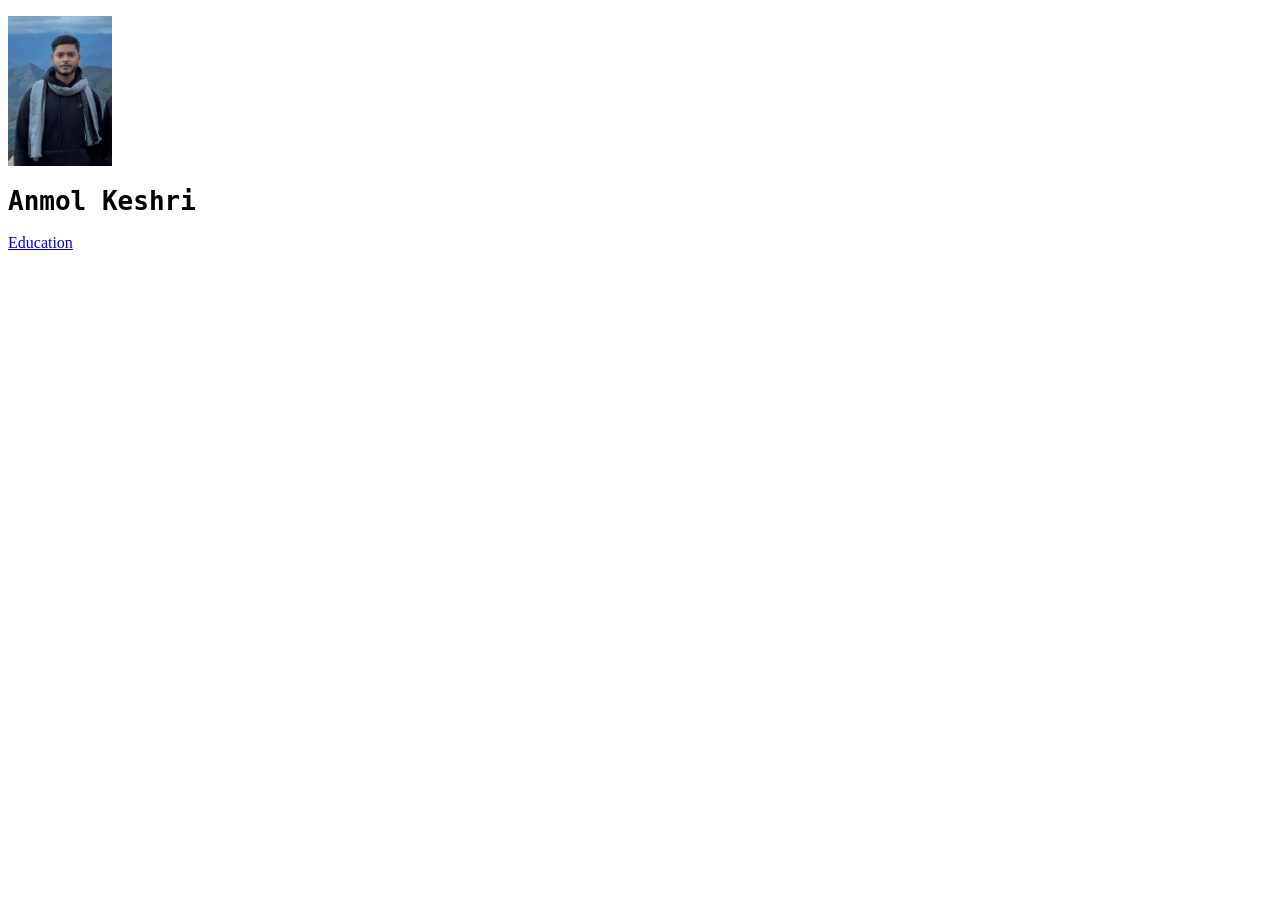
==== index.html @ 0b580210 "Initial commit" ====
<!DOCTYPE html>
<html>
    <head>
        <title> This is My first project</title>
    </head>
    <body>
        
        <p><pre><img src="/My photo.jpeg" height="150"><h1>Anmol Keshri</h1></pre></p>
        <a href="Education.html" >Education</a>
    </body>
</html>
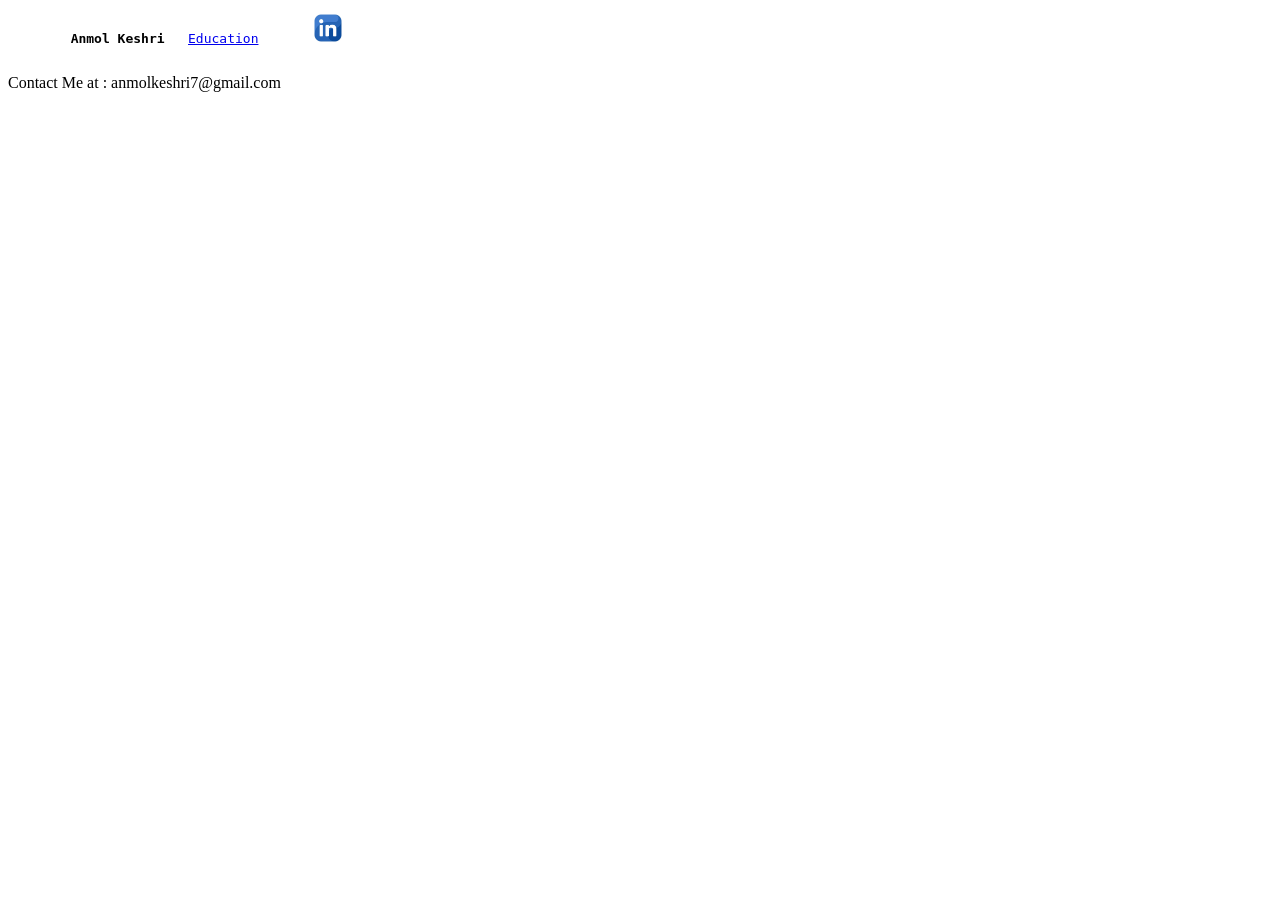
==== commit 4e3c2523: "Adding linkdin" ====
--- a/index.html
+++ b/index.html
@@ -4,8 +4,20 @@
         <title> This is My first project</title>
     </head>
     <body>
-        
-        <p><pre><img src="/My photo.jpeg" height="150"><h1>Anmol Keshri</h1></pre></p>
-        <a href="Education.html" >Education</a>
+        <header>
+            <pre>
+        <b>Anmol Keshri </b>  <a href="Education.html" >Education</a>       <a href="https://www.linkedin.com/in/anmol-keshri-799a07380?"><img src="lindin.webp" alt="Linkedin" height="30"/></a>
+            </pre>
+        </header>
+        <main>
+
+        </main>
+
+        <footer>
+            Contact Me at : anmolkeshri7@gmail.com
+        </footer>
+
+
+       
     </body>
 </html>
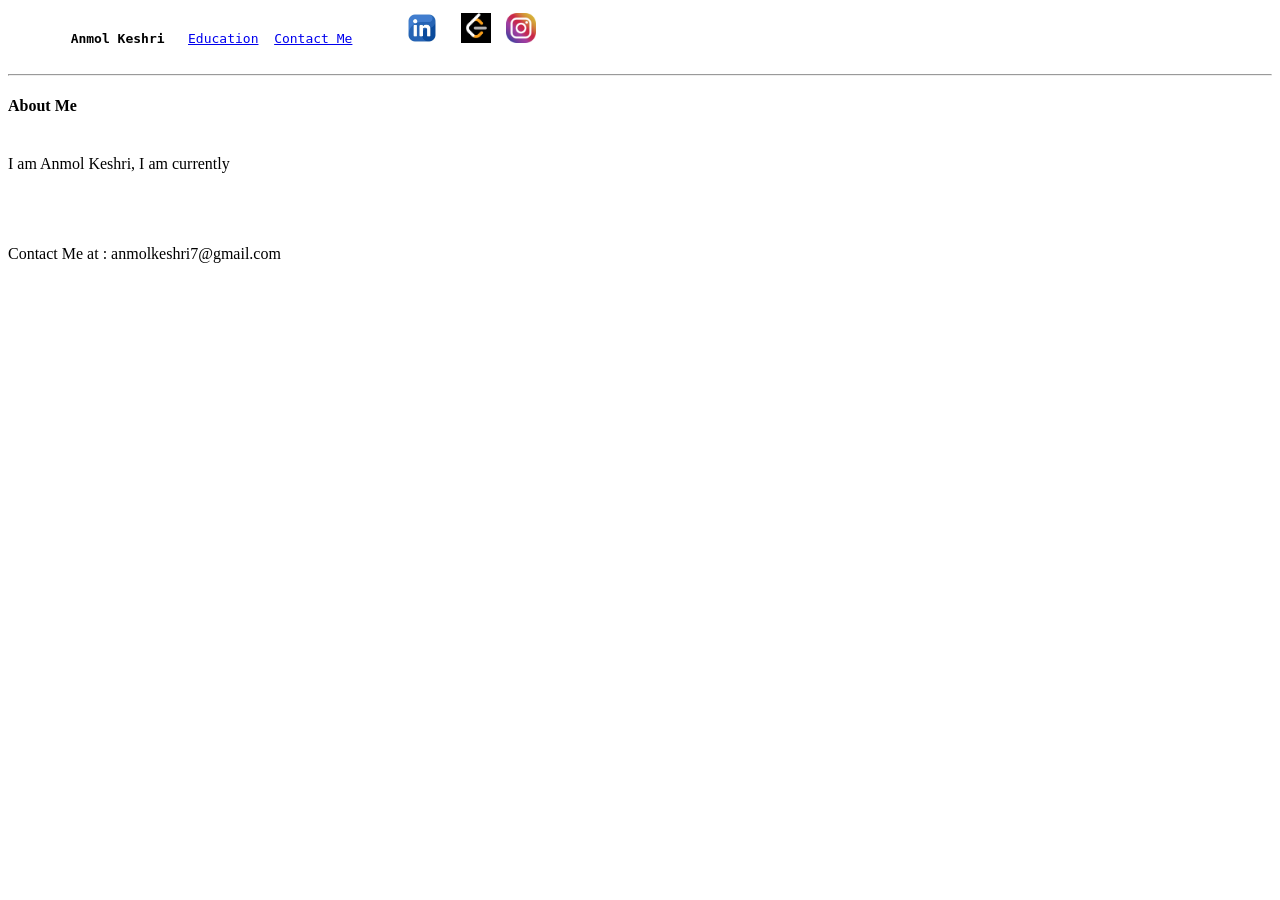
==== commit 276c99e0: "Detailing using html" ====
--- a/index.html
+++ b/index.html
@@ -6,13 +6,18 @@
     <body>
         <header>
             <pre>
-        <b>Anmol Keshri </b>  <a href="Education.html" >Education</a>       <a href="https://www.linkedin.com/in/anmol-keshri-799a07380?"><img src="lindin.webp" alt="Linkedin" height="30"/></a>
+        <b >Anmol Keshri </b>  <a href="Education.html" >Education</a>  <a href="Contact Me.html">Contact Me</a>       <a href="https://www.linkedin.com/in/anmol-keshri-799a07380?"><img src="lindin.webp" alt="Linkedin" height="30"/></a>   <a href="https://leetcode.com/u/anmolkeshri7/"><img src="leetcode.png" alt="Instagram" height="30"></a>  <a href="https://www.instagram.com/anmolkeshri17?igsh=NHZzdGx0YTdqcjFl"><img src="instagram.png" height="30"></a>
             </pre>
         </header>
+        <hr>
         <main>
-
+            <Section>
+                <h4>About Me</h4>
+                <br>
+                I am Anmol Keshri, I am currently 
+            </Section>
         </main>
-
+        <br><br><br><br>
         <footer>
             Contact Me at : anmolkeshri7@gmail.com
         </footer>
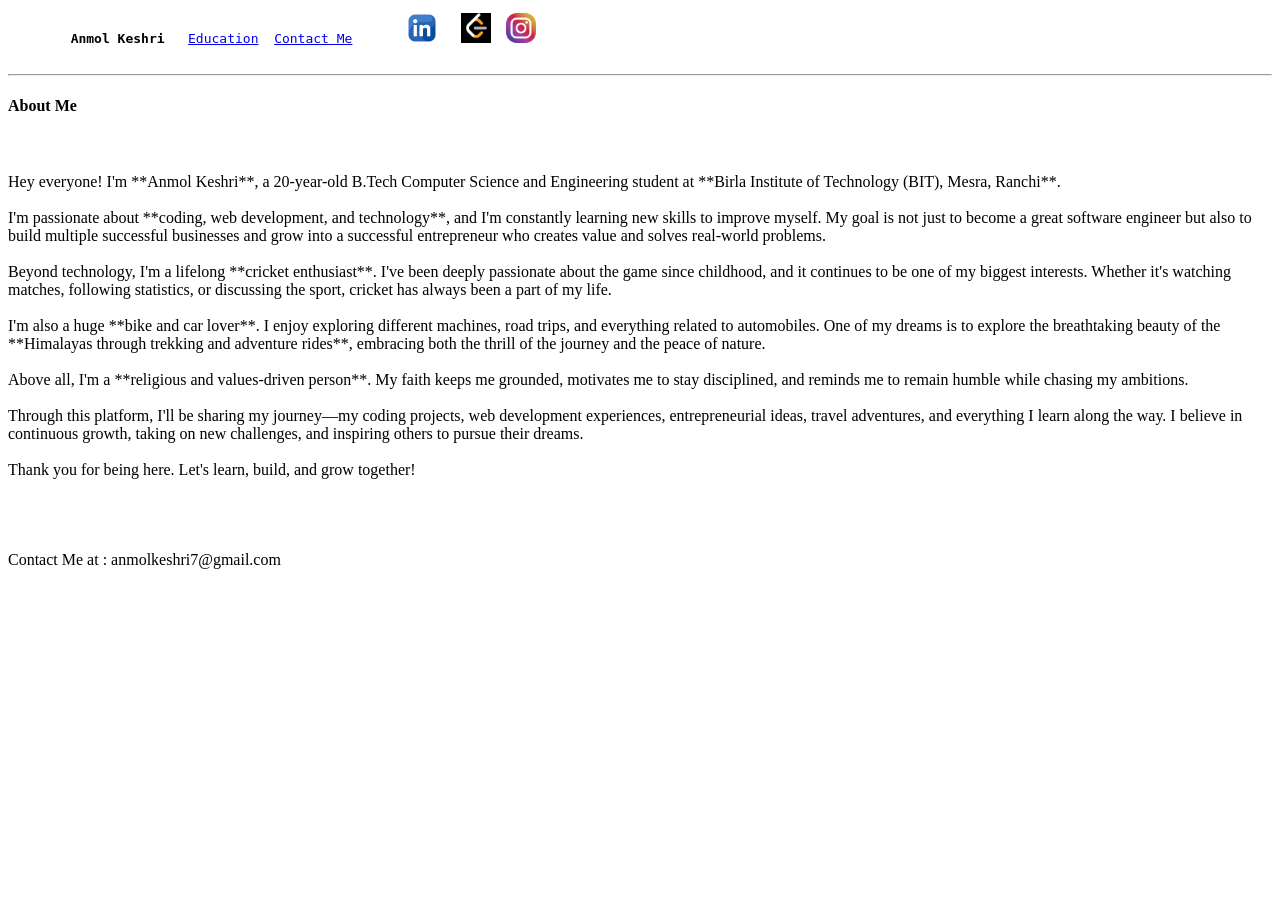
==== commit eaf394c7: "Contact me form" ====
--- a/index.html
+++ b/index.html
@@ -6,15 +6,30 @@
     <body>
         <header>
             <pre>
-        <b >Anmol Keshri </b>  <a href="Education.html" >Education</a>  <a href="Contact Me.html">Contact Me</a>       <a href="https://www.linkedin.com/in/anmol-keshri-799a07380?"><img src="lindin.webp" alt="Linkedin" height="30"/></a>   <a href="https://leetcode.com/u/anmolkeshri7/"><img src="leetcode.png" alt="Instagram" height="30"></a>  <a href="https://www.instagram.com/anmolkeshri17?igsh=NHZzdGx0YTdqcjFl"><img src="instagram.png" height="30"></a>
+        <b >Anmol Keshri </b>  <a href="Education.html" target="_main" >Education</a>  <a href="Contact Me.html"target="_main">Contact Me</a>       <a href="https://www.linkedin.com/in/anmol-keshri-799a07380?"><img src="lindin.webp" alt="Linkedin" height="30"/></a>   <a href="https://leetcode.com/u/anmolkeshri7/"><img src="leetcode.png" alt="Instagram" height="30"></a>  <a href="https://www.instagram.com/anmolkeshri17?igsh=NHZzdGx0YTdqcjFl"><img src="instagram.png" height="30"></a>
             </pre>
         </header>
         <hr>
         <main>
             <Section>
                 <h4>About Me</h4>
-                <br>
-                I am Anmol Keshri, I am currently 
+                <br><br>
+               
+
+Hey everyone! I'm **Anmol Keshri**, a 20-year-old B.Tech Computer Science and Engineering student at **Birla Institute of Technology (BIT), Mesra, Ranchi**.<br><br>
+
+I'm passionate about **coding, web development, and technology**, and I'm constantly learning new skills to improve myself. My goal is not just to become a great software engineer but also to build multiple successful businesses and grow into a successful entrepreneur who creates value and solves real-world problems.<br><br>
+
+Beyond technology, I'm a lifelong **cricket enthusiast**. I've been deeply passionate about the game since childhood, and it continues to be one of my biggest interests. Whether it's watching matches, following statistics, or discussing the sport, cricket has always been a part of my life.<br><br>
+
+I'm also a huge **bike and car lover**. I enjoy exploring different machines, road trips, and everything related to automobiles. One of my dreams is to explore the breathtaking beauty of the **Himalayas through trekking and adventure rides**, embracing both the thrill of the journey and the peace of nature.<br><br>
+
+Above all, I'm a **religious and values-driven person**. My faith keeps me grounded, motivates me to stay disciplined, and reminds me to remain humble while chasing my ambitions.<br><br>
+
+Through this platform, I'll be sharing my journey—my coding projects, web development experiences, entrepreneurial ideas, travel adventures, and everything I learn along the way. I believe in continuous growth, taking on new challenges, and inspiring others to pursue their dreams.<br><br>
+
+Thank you for being here. Let's learn, build, and grow together!<br>
+
             </Section>
         </main>
         <br><br><br><br>
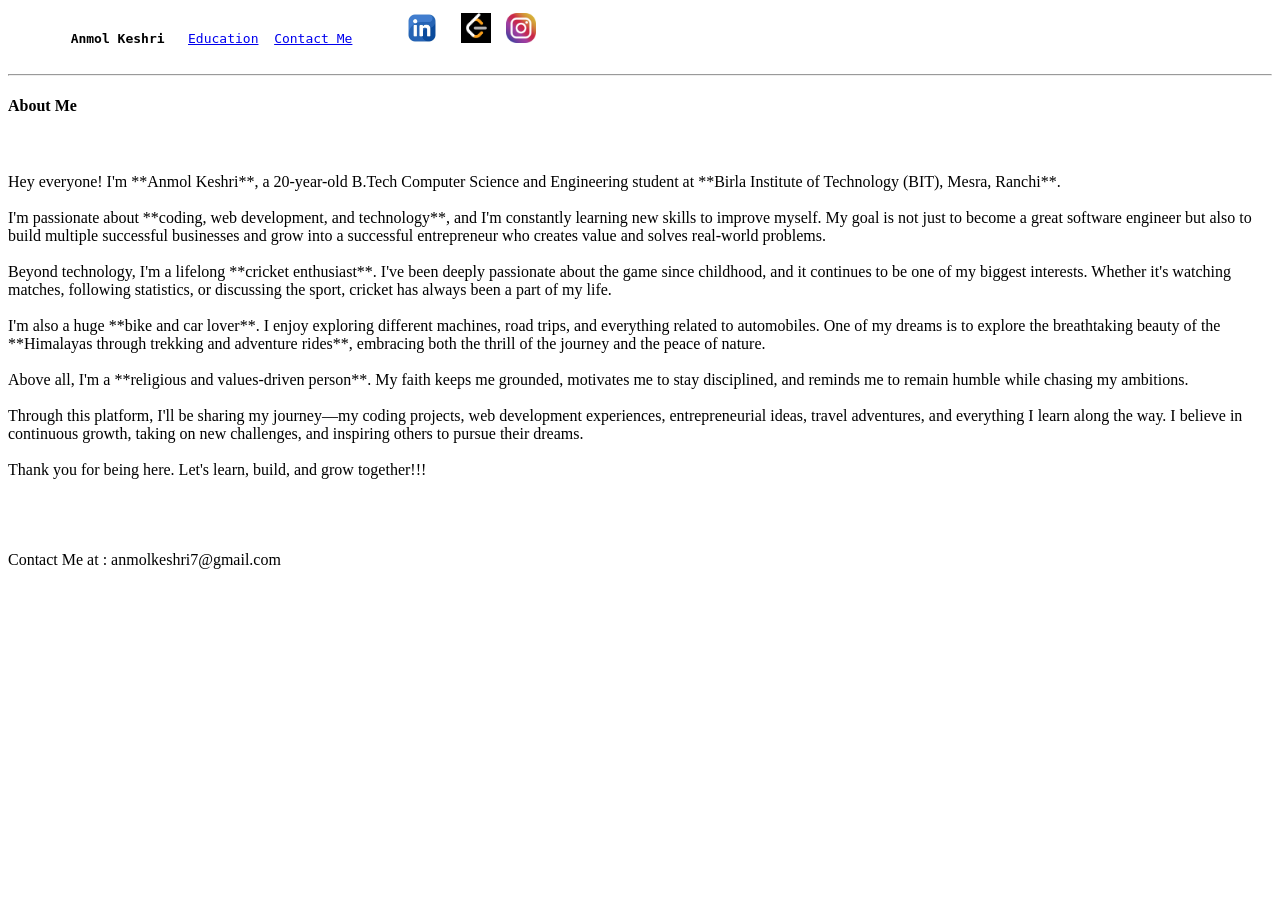
==== commit 288bd667: "About" ====
--- a/index.html
+++ b/index.html
@@ -28,7 +28,7 @@
 
 Through this platform, I'll be sharing my journey—my coding projects, web development experiences, entrepreneurial ideas, travel adventures, and everything I learn along the way. I believe in continuous growth, taking on new challenges, and inspiring others to pursue their dreams.<br><br>
 
-Thank you for being here. Let's learn, build, and grow together!<br>
+Thank you for being here. Let's learn, build, and grow together!!!<br>
 
             </Section>
         </main>
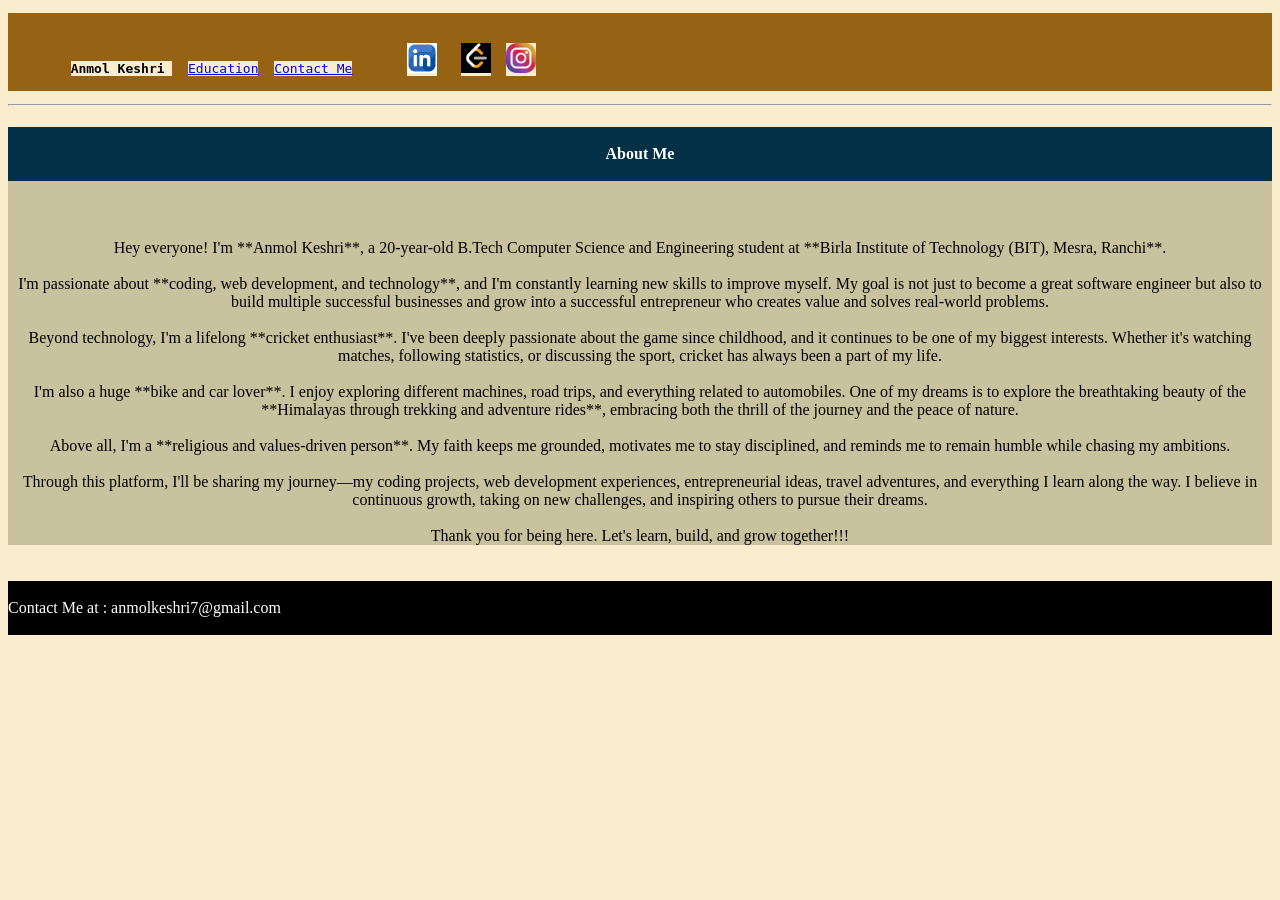
==== commit 6c7ffe31: "Styling portfolio" ====
--- a/index.html
+++ b/index.html
@@ -1,18 +1,21 @@
 <!DOCTYPE html>
 <html>
     <head>
+        <meta charset="UTF-8">
+        <meta name="viewport" content="width=device-width, initial-scale=1.0">
         <title> This is My first project</title>
+        <link rel="stylesheet" href="style.css">
     </head>
     <body>
-        <header>
-            <pre>
-        <b >Anmol Keshri </b>  <a href="Education.html" target="_main" >Education</a>  <a href="Contact Me.html"target="_main">Contact Me</a>       <a href="https://www.linkedin.com/in/anmol-keshri-799a07380?"><img src="lindin.webp" alt="Linkedin" height="30"/></a>   <a href="https://leetcode.com/u/anmolkeshri7/"><img src="leetcode.png" alt="Instagram" height="30"></a>  <a href="https://www.instagram.com/anmolkeshri17?igsh=NHZzdGx0YTdqcjFl"><img src="instagram.png" height="30"></a>
+        <header id="id1">
+            <pre id="id2"><br>
+        <strong id="id3">Anmol Keshri </strong>  <a href="Education.html" target="_main" >Education</a>  <a href="Contact Me.html"target="_main">Contact Me</a>       <a href="https://www.linkedin.com/in/anmol-keshri-799a07380?"><img src="lindin.webp" alt="Linkedin" height="30"/></a>   <a href="https://leetcode.com/u/anmolkeshri7/"><img src="leetcode.png" alt="Instagram" height="30"></a>  <a href="https://www.instagram.com/anmolkeshri17?igsh=NHZzdGx0YTdqcjFl"><img src="instagram.png" height="30"></a>
             </pre>
         </header>
         <hr>
-        <main>
-            <Section>
-                <h4>About Me</h4>
+        <main id="id4">
+            <Section id="id5">
+                <h4 id="id6"><br>About Me<br><br></h4>
                 <br><br>
                
 
@@ -32,9 +35,11 @@
 
             </Section>
         </main>
-        <br><br><br><br>
-        <footer>
+        <br><br>
+        <footer id="id7">
+            <br>
             Contact Me at : anmolkeshri7@gmail.com
+            <br><br>
         </footer>
 
 
--- a/style.css
+++ b/style.css
@@ -0,0 +1,35 @@
+*{
+    background-color: #faedcd;
+}
+
+
+#id2{
+    background-color: #966214;
+}
+
+#ide7 {
+    background-color: #966214;
+}
+#ide2{
+    background-color: #966214;
+}
+
+#ide5{
+    background-color: #0c0c0b;
+}
+
+#id5 {
+    background-color: #c9c29e;
+    text-align: center;
+}
+
+#id6{
+    background-color: #023047;
+    color: #ffffff;
+    text-align: center;
+}
+
+#id7{
+    background-color: black;
+    color: #ffffff;
+}
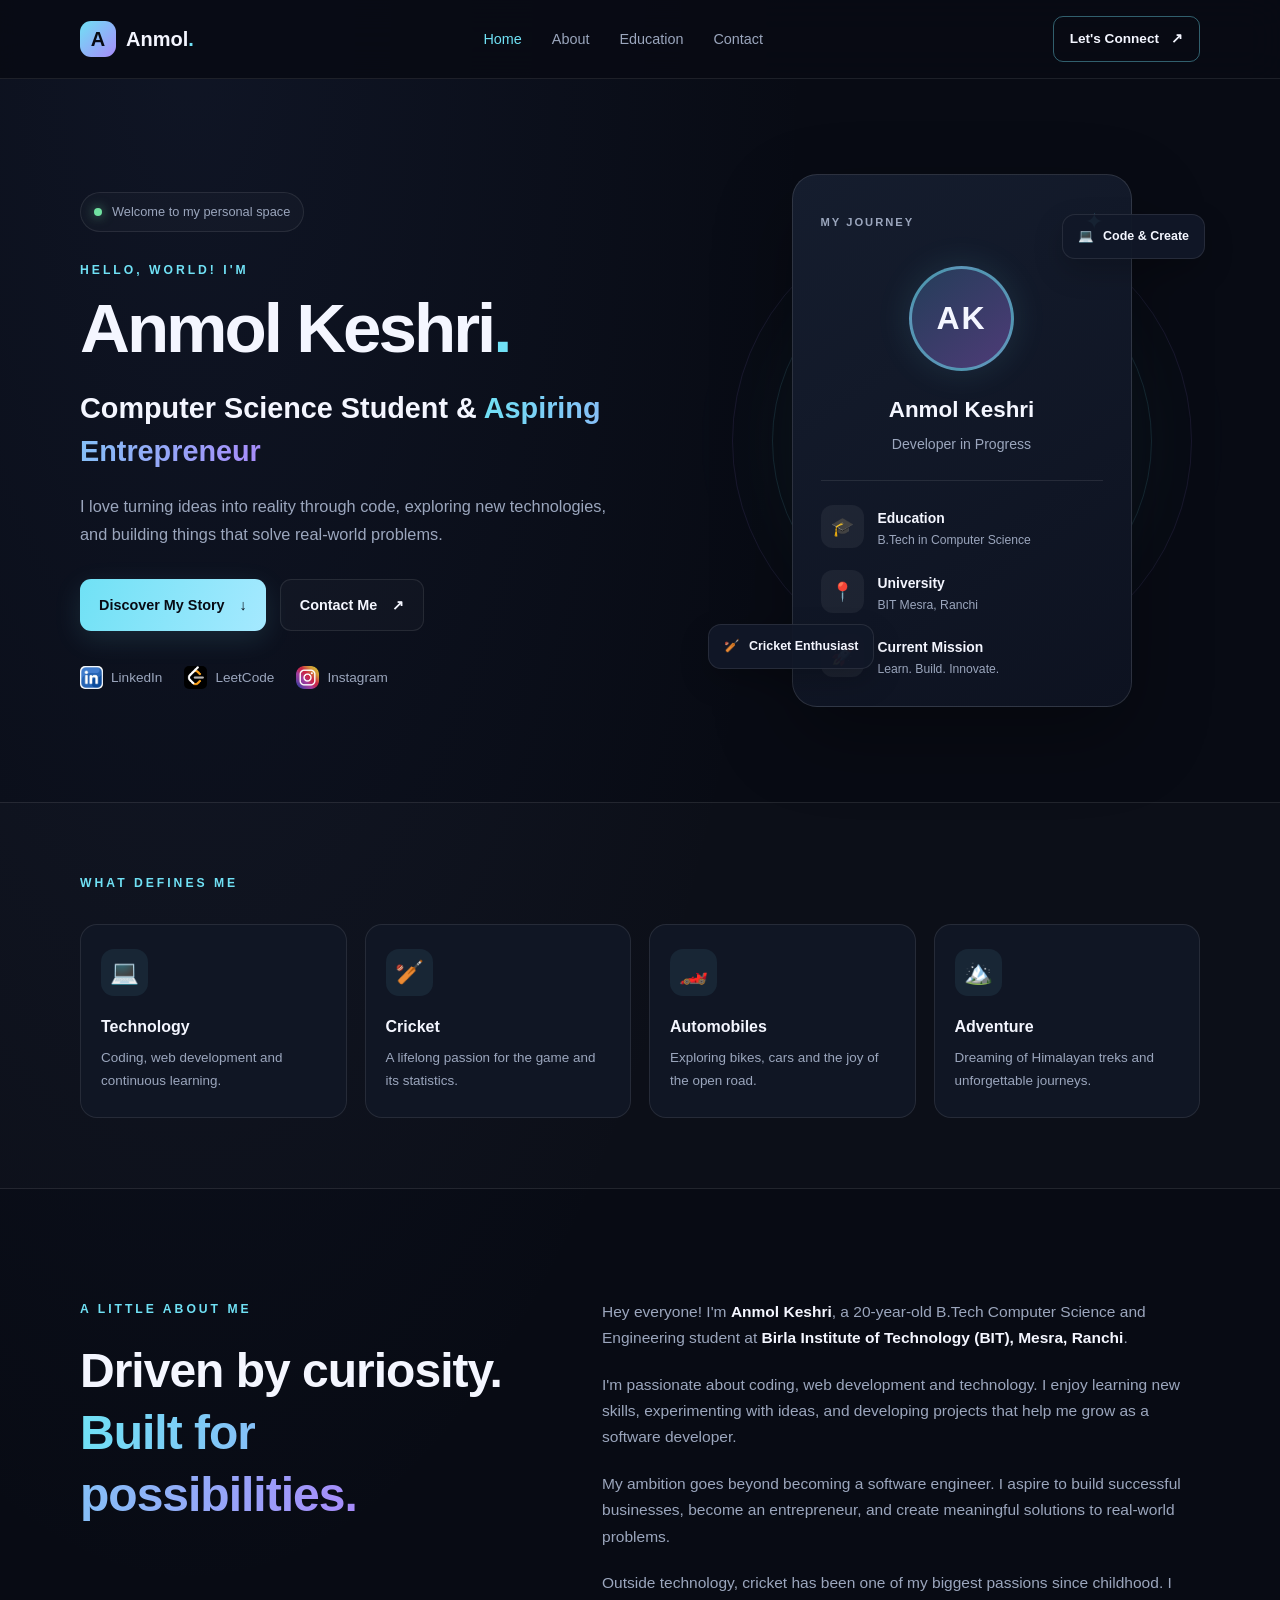
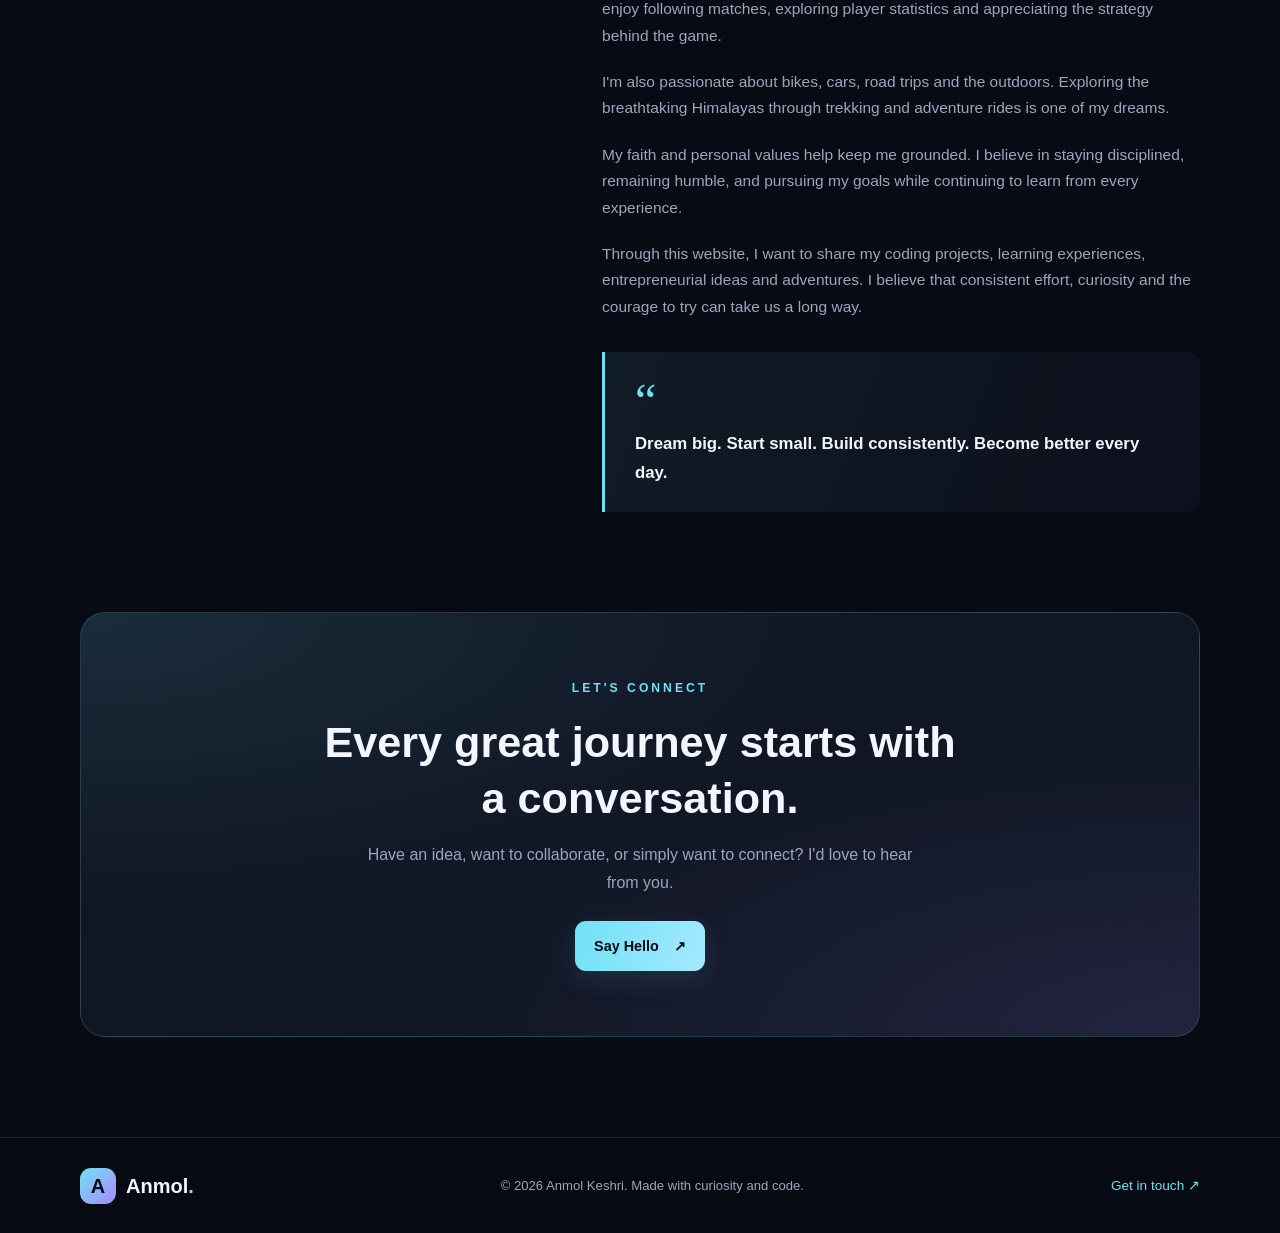
==== commit 217afe15: "Index formating" ====
--- a/index.html
+++ b/index.html
@@ -1,48 +1,325 @@
+
 <!DOCTYPE html>
-<html>
-    <head>
-        <meta charset="UTF-8">
-        <meta name="viewport" content="width=device-width, initial-scale=1.0">
-        <title> This is My first project</title>
-        <link rel="stylesheet" href="style.css">
-    </head>
-    <body>
-        <header id="id1">
-            <pre id="id2"><br>
-        <strong id="id3">Anmol Keshri </strong>  <a href="Education.html" target="_main" >Education</a>  <a href="Contact Me.html"target="_main">Contact Me</a>       <a href="https://www.linkedin.com/in/anmol-keshri-799a07380?"><img src="lindin.webp" alt="Linkedin" height="30"/></a>   <a href="https://leetcode.com/u/anmolkeshri7/"><img src="leetcode.png" alt="Instagram" height="30"></a>  <a href="https://www.instagram.com/anmolkeshri17?igsh=NHZzdGx0YTdqcjFl"><img src="instagram.png" height="30"></a>
-            </pre>
-        </header>
-        <hr>
-        <main id="id4">
-            <Section id="id5">
-                <h4 id="id6"><br>About Me<br><br></h4>
-                <br><br>
-               
-
-Hey everyone! I'm **Anmol Keshri**, a 20-year-old B.Tech Computer Science and Engineering student at **Birla Institute of Technology (BIT), Mesra, Ranchi**.<br><br>
-
-I'm passionate about **coding, web development, and technology**, and I'm constantly learning new skills to improve myself. My goal is not just to become a great software engineer but also to build multiple successful businesses and grow into a successful entrepreneur who creates value and solves real-world problems.<br><br>
-
-Beyond technology, I'm a lifelong **cricket enthusiast**. I've been deeply passionate about the game since childhood, and it continues to be one of my biggest interests. Whether it's watching matches, following statistics, or discussing the sport, cricket has always been a part of my life.<br><br>
-
-I'm also a huge **bike and car lover**. I enjoy exploring different machines, road trips, and everything related to automobiles. One of my dreams is to explore the breathtaking beauty of the **Himalayas through trekking and adventure rides**, embracing both the thrill of the journey and the peace of nature.<br><br>
-
-Above all, I'm a **religious and values-driven person**. My faith keeps me grounded, motivates me to stay disciplined, and reminds me to remain humble while chasing my ambitions.<br><br>
-
-Through this platform, I'll be sharing my journey—my coding projects, web development experiences, entrepreneurial ideas, travel adventures, and everything I learn along the way. I believe in continuous growth, taking on new challenges, and inspiring others to pursue their dreams.<br><br>
-
-Thank you for being here. Let's learn, build, and grow together!!!<br>
-
-            </Section>
-        </main>
-        <br><br>
-        <footer id="id7">
-            <br>
-            Contact Me at : anmolkeshri7@gmail.com
-            <br><br>
-        </footer>
-
-
-       
-    </body>
+<html lang="en">
+<head>
+    <meta charset="UTF-8">
+    <meta name="viewport" content="width=device-width, initial-scale=1.0">
+
+    <meta name="description" content="Anmol Keshri's personal portfolio — Computer Science student, developer, cricket enthusiast and aspiring entrepreneur.">
+
+    <title>Anmol Keshri | Personal Portfolio</title>
+
+    <link rel="stylesheet" href="style.css">
+</head>
+
+<body>
+
+    <!-- Navigation -->
+    <header class="header">
+        <nav class="navbar container">
+
+            <a href="#" class="logo">
+                <span class="logo-symbol">A</span>
+                <span>Anmol<span class="accent">.</span></span>
+            </a>
+
+            <div class="nav-links">
+                <a href="#home" class="nav-link active">Home</a>
+                <a href="#about" class="nav-link">About</a>
+                <a href="Education.html" class="nav-link">Education</a>
+                <a href="Contact%20Me.html" class="nav-link">Contact</a>
+            </div>
+
+            <a href="Contact%20Me.html" class="nav-button">
+                Let's Connect <span>↗</span>
+            </a>
+
+        </nav>
+    </header>
+
+    <main>
+
+        <!-- Hero Section -->
+        <section class="hero container" id="home">
+
+            <div class="hero-content">
+
+                <div class="availability">
+                    <span class="status-dot"></span>
+                    Welcome to my personal space
+                </div>
+
+                <p class="eyebrow">HELLO, WORLD! I'M</p>
+
+                <h1>
+                    Anmol Keshri<span class="accent">.</span>
+                </h1>
+
+                <h2>
+                    Computer Science Student &
+                    <span class="gradient-text">Aspiring Entrepreneur</span>
+                </h2>
+
+                <p class="hero-description">
+                    I love turning ideas into reality through code,
+                    exploring new technologies, and building things
+                    that solve real-world problems.
+                </p>
+
+                <div class="hero-buttons">
+                    <a href="#about" class="button button-primary">
+                        Discover My Story <span>↓</span>
+                    </a>
+
+                    <a href="Contact%20Me.html" class="button button-secondary">
+                        Contact Me <span>↗</span>
+                    </a>
+                </div>
+
+                <div class="social-links">
+                    <a href="https://www.linkedin.com/in/anmol-keshri-799a07380/"
+                       target="_blank" rel="noopener noreferrer"
+                       aria-label="LinkedIn">
+                        <img src="lindin.webp" alt="">
+                        <span>LinkedIn</span>
+                    </a>
+
+                    <a href="https://leetcode.com/u/anmolkeshri7/"
+                       target="_blank" rel="noopener noreferrer"
+                       aria-label="LeetCode">
+                        <img src="leetcode.png" alt="">
+                        <span>LeetCode</span>
+                    </a>
+
+                    <a href="https://www.instagram.com/anmolkeshri17/"
+                       target="_blank" rel="noopener noreferrer"
+                       aria-label="Instagram">
+                        <img src="instagram.png" alt="">
+                        <span>Instagram</span>
+                    </a>
+                </div>
+
+            </div>
+
+            <!-- Profile Card -->
+            <div class="hero-visual">
+
+                <div class="orbit orbit-one"></div>
+                <div class="orbit orbit-two"></div>
+
+                <div class="profile-card">
+
+                    <div class="card-top">
+                        <span class="card-label">MY JOURNEY</span>
+                        <span class="card-icon">✦</span>
+                    </div>
+
+                    <div class="profile-avatar">
+                        AK
+                    </div>
+
+                    <h3>Anmol Keshri</h3>
+                    <p class="profile-role">Developer in Progress</p>
+
+                    <div class="profile-divider"></div>
+
+                    <div class="profile-detail">
+                        <span class="detail-icon">🎓</span>
+                        <div>
+                            <strong>Education</strong>
+                            <p>B.Tech in Computer Science</p>
+                        </div>
+                    </div>
+
+                    <div class="profile-detail">
+                        <span class="detail-icon">📍</span>
+                        <div>
+                            <strong>University</strong>
+                            <p>BIT Mesra, Ranchi</p>
+                        </div>
+                    </div>
+
+                    <div class="profile-detail">
+                        <span class="detail-icon">🚀</span>
+                        <div>
+                            <strong>Current Mission</strong>
+                            <p>Learn. Build. Innovate.</p>
+                        </div>
+                    </div>
+
+                </div>
+
+                <div class="floating-badge badge-top">
+                    <span>💻</span> Code & Create
+                </div>
+
+                <div class="floating-badge badge-bottom">
+                    <span>🏏</span> Cricket Enthusiast
+                </div>
+
+            </div>
+
+        </section>
+
+        <!-- Interests -->
+        <section class="interests-section">
+            <div class="container">
+
+                <p class="section-kicker">WHAT DEFINES ME</p>
+
+                <div class="interest-grid">
+
+                    <article class="interest-card">
+                        <span class="interest-icon">💻</span>
+                        <h3>Technology</h3>
+                        <p>Coding, web development and continuous learning.</p>
+                    </article>
+
+                    <article class="interest-card">
+                        <span class="interest-icon">🏏</span>
+                        <h3>Cricket</h3>
+                        <p>A lifelong passion for the game and its statistics.</p>
+                    </article>
+
+                    <article class="interest-card">
+                        <span class="interest-icon">🏎️</span>
+                        <h3>Automobiles</h3>
+                        <p>Exploring bikes, cars and the joy of the open road.</p>
+                    </article>
+
+                    <article class="interest-card">
+                        <span class="interest-icon">🏔️</span>
+                        <h3>Adventure</h3>
+                        <p>Dreaming of Himalayan treks and unforgettable journeys.</p>
+                    </article>
+
+                </div>
+
+            </div>
+        </section>
+
+        <!-- About Me -->
+        <section class="about-section container" id="about">
+
+            <div class="about-heading">
+                <p class="eyebrow">A LITTLE ABOUT ME</p>
+                <h2>Driven by curiosity.<br>
+                    <span class="gradient-text">Built for possibilities.</span>
+                </h2>
+            </div>
+
+            <div class="about-content">
+
+                <p>
+                    Hey everyone! I'm <strong>Anmol Keshri</strong>,
+                    a 20-year-old B.Tech Computer Science and Engineering
+                    student at <strong>Birla Institute of Technology (BIT),
+                    Mesra, Ranchi</strong>.
+                </p>
+
+                <p>
+                    I'm passionate about coding, web development and
+                    technology. I enjoy learning new skills, experimenting
+                    with ideas, and developing projects that help me grow
+                    as a software developer.
+                </p>
+
+                <p>
+                    My ambition goes beyond becoming a software engineer.
+                    I aspire to build successful businesses, become an
+                    entrepreneur, and create meaningful solutions to
+                    real-world problems.
+                </p>
+
+                <p>
+                    Outside technology, cricket has been one of my biggest
+                    passions since childhood. I enjoy following matches,
+                    exploring player statistics and appreciating the
+                    strategy behind the game.
+                </p>
+
+                <p>
+                    I'm also passionate about bikes, cars, road trips and
+                    the outdoors. Exploring the breathtaking Himalayas
+                    through trekking and adventure rides is one of my dreams.
+                </p>
+
+                <p>
+                    My faith and personal values help keep me grounded.
+                    I believe in staying disciplined, remaining humble,
+                    and pursuing my goals while continuing to learn from
+                    every experience.
+                </p>
+
+                <p>
+                    Through this website, I want to share my coding
+                    projects, learning experiences, entrepreneurial ideas
+                    and adventures. I believe that consistent effort,
+                    curiosity and the courage to try can take us a long way.
+                </p>
+
+                <div class="quote-card">
+                    <span class="quote-mark">“</span>
+                    <p>
+                        Dream big. Start small. Build consistently.
+                        Become better every day.
+                    </p>
+                </div>
+
+            </div>
+
+        </section>
+
+        <!-- Call to Action -->
+        <section class="connect-section container">
+
+            <div class="connect-card">
+                <p class="eyebrow">LET'S CONNECT</p>
+
+                <h2>Every great journey starts with a conversation.</h2>
+
+                <p>
+                    Have an idea, want to collaborate, or simply want
+                    to connect? I'd love to hear from you.
+                </p>
+
+                <a href="mailto:anmolkeshri7@gmail.com"
+                   class="button button-primary">
+                    Say Hello <span>↗</span>
+                </a>
+            </div>
+
+        </section>
+
+    </main>
+
+    <!-- Footer -->
+    <footer class="footer">
+
+        <div class="container footer-content">
+
+            <a href="#home" class="logo footer-logo">
+                <span class="logo-symbol">A</span>
+                <span>Anmol<span class="accent">.</span></span>
+            </a>
+
+            <p>
+                © <span id="year"></span> Anmol Keshri.
+                Made with curiosity and code.
+            </p>
+
+            <a href="mailto:anmolkeshri7@gmail.com" class="footer-email">
+                Get in touch ↗
+            </a>
+
+        </div>
+
+    </footer>
+
+    <script>
+        document.getElementById("year").textContent =
+            new Date().getFullYear();
+    </script>
+
+</body>
 </html>
--- a/style.css
+++ b/style.css
@@ -1,35 +1,859 @@
-*{
-    background-color: #faedcd;
-}
-
-
-#id2{
-    background-color: #966214;
-}
-
-#ide7 {
-    background-color: #966214;
-}
-#ide2{
-    background-color: #966214;
-}
-
-#ide5{
-    background-color: #0c0c0b;
-}
-
-#id5 {
-    background-color: #c9c29e;
+
+/* =========================
+   GLOBAL STYLES
+========================= */
+
+:root {
+    --background: #080b14;
+    --surface: #101624;
+    --surface-light: #151d2e;
+    --text: #f4f6ff;
+    --muted: #9ba6bd;
+    --accent: #70e1f5;
+    --accent-secondary: #a78bfa;
+    --border: rgba(255, 255, 255, 0.09);
+    --container: 1120px;
+}
+
+* {
+    margin: 0;
+    padding: 0;
+    box-sizing: border-box;
+}
+
+html {
+    scroll-behavior: smooth;
+    scroll-padding-top: 90px;
+}
+
+body {
+    background:
+        radial-gradient(ellipse at 15% 0%, rgba(69, 94, 160, 0.12), transparent 40%),
+        var(--background);
+    color: var(--text);
+    font-family: "Segoe UI", Arial, sans-serif;
+    line-height: 1.7;
+    overflow-x: hidden;
+}
+
+a {
+    color: inherit;
+    text-decoration: none;
+}
+
+img {
+    max-width: 100%;
+    display: block;
+}
+
+.container {
+    width: min(var(--container), calc(100% - 48px));
+    margin-inline: auto;
+}
+
+.accent {
+    color: var(--accent);
+}
+
+.gradient-text {
+    background: linear-gradient(100deg, var(--accent), var(--accent-secondary));
+    -webkit-background-clip: text;
+    background-clip: text;
+    color: transparent;
+}
+
+.eyebrow,
+.section-kicker {
+    color: var(--accent);
+    font-size: 0.76rem;
+    font-weight: 800;
+    letter-spacing: 3px;
+}
+
+/* =========================
+   NAVIGATION
+========================= */
+
+.header {
+    position: sticky;
+    top: 0;
+    z-index: 100;
+    background: rgba(8, 11, 20, 0.88);
+    backdrop-filter: blur(18px);
+    border-bottom: 1px solid var(--border);
+}
+
+.navbar {
+    min-height: 78px;
+    display: flex;
+    align-items: center;
+    justify-content: space-between;
+    gap: 24px;
+}
+
+.logo {
+    display: inline-flex;
+    align-items: center;
+    gap: 10px;
+    font-size: 1.25rem;
+    font-weight: 800;
+    white-space: nowrap;
+}
+
+.logo-symbol {
+    display: grid;
+    place-items: center;
+    width: 36px;
+    height: 36px;
+    border-radius: 11px;
+    background: linear-gradient(135deg, var(--accent), var(--accent-secondary));
+    color: #080b14;
+    font-weight: 900;
+}
+
+.nav-links {
+    display: flex;
+    align-items: center;
+    gap: 30px;
+}
+
+.nav-link {
+    color: var(--muted);
+    font-size: 0.9rem;
+    transition: color 0.25s ease;
+}
+
+.nav-link:hover,
+.nav-link.active {
+    color: var(--accent);
+}
+
+.nav-button {
+    display: inline-flex;
+    align-items: center;
+    gap: 12px;
+    border: 1px solid rgba(112, 225, 245, 0.4);
+    padding: 10px 16px;
+    border-radius: 10px;
+    font-size: 0.85rem;
+    font-weight: 700;
+    transition: 0.25s ease;
+}
+
+.nav-button:hover {
+    background: rgba(112, 225, 245, 0.1);
+    transform: translateY(-2px);
+}
+
+/* =========================
+   HERO SECTION
+========================= */
+
+.hero {
+    min-height: 650px;
+    padding-top: 95px;
+    padding-bottom: 95px;
+    display: grid;
+    grid-template-columns: 1.1fr 0.9fr;
+    align-items: center;
+    gap: 60px;
+}
+
+.hero-content {
+    animation: fadeUp 0.8s ease both;
+}
+
+.availability {
+    display: inline-flex;
+    align-items: center;
+    gap: 10px;
+    padding: 8px 13px;
+    margin-bottom: 28px;
+    border: 1px solid var(--border);
+    border-radius: 30px;
+    background: rgba(255, 255, 255, 0.025);
+    color: var(--muted);
+    font-size: 0.8rem;
+}
+
+.status-dot {
+    width: 8px;
+    height: 8px;
+    background: #70e1a1;
+    border-radius: 50%;
+    box-shadow: 0 0 12px rgba(112, 225, 161, 0.65);
+}
+
+.hero .eyebrow {
+    margin-bottom: 8px;
+}
+
+.hero h1 {
+    font-size: clamp(2.8rem, 5.4vw, 4.8rem);
+    line-height: 1.13;
+    letter-spacing: -3px;
+    margin-bottom: 20px;
+}
+
+.hero h2 {
+    max-width: 580px;
+    font-size: clamp(1.25rem, 2.5vw, 1.8rem);
+    line-height: 1.5;
+    font-weight: 600;
+    margin-bottom: 20px;
+}
+
+.hero-description {
+    max-width: 540px;
+    color: var(--muted);
+    font-size: 1.02rem;
+    margin-bottom: 30px;
+}
+
+.hero-buttons {
+    display: flex;
+    flex-wrap: wrap;
+    gap: 14px;
+    margin-bottom: 35px;
+}
+
+.button {
+    display: inline-flex;
+    align-items: center;
+    justify-content: center;
+    gap: 15px;
+    padding: 13px 19px;
+    border-radius: 11px;
+    font-size: 0.9rem;
+    font-weight: 750;
+    transition: transform 0.25s ease, background 0.25s ease;
+}
+
+.button:hover {
+    transform: translateY(-3px);
+}
+
+.button-primary {
+    color: #080b14;
+    background: linear-gradient(110deg, var(--accent), #a5e9ff);
+    box-shadow: 0 8px 28px rgba(112, 225, 245, 0.12);
+}
+
+.button-primary:hover {
+    background: linear-gradient(110deg, #a5e9ff, var(--accent));
+}
+
+.button-secondary {
+    border: 1px solid var(--border);
+    background: rgba(255, 255, 255, 0.025);
+}
+
+.button-secondary:hover {
+    background: var(--surface-light);
+}
+
+.social-links {
+    display: flex;
+    flex-wrap: wrap;
+    gap: 22px;
+}
+
+.social-links a {
+    display: inline-flex;
+    align-items: center;
+    gap: 8px;
+    color: var(--muted);
+    font-size: 0.85rem;
+    transition: color 0.25s ease;
+}
+
+.social-links a:hover {
+    color: var(--accent);
+}
+
+.social-links img {
+    width: 23px;
+    height: 23px;
+    object-fit: contain;
+    border-radius: 5px;
+}
+
+/* =========================
+   HERO PROFILE CARD
+========================= */
+
+.hero-visual {
+    position: relative;
+    min-height: 430px;
+    display: grid;
+    place-items: center;
+    isolation: isolate;
+    animation: fadeUp 1s ease both;
+}
+
+.hero-visual::before {
+    content: "";
+    position: absolute;
+    z-index: -2;
+    width: 280px;
+    height: 280px;
+    border-radius: 50%;
+    background: rgba(112, 225, 245, 0.12);
+    filter: blur(65px);
+}
+
+.orbit {
+    position: absolute;
+    z-index: -1;
+    border: 1px solid rgba(112, 225, 245, 0.13);
+    border-radius: 50%;
+    pointer-events: none;
+}
+
+.orbit-one {
+    width: 380px;
+    height: 380px;
+}
+
+.orbit-two {
+    width: 460px;
+    height: 460px;
+    border-color: rgba(167, 139, 250, 0.1);
+}
+
+.profile-card {
+    width: min(100%, 340px);
+    padding: 28px;
+    border: 1px solid rgba(255, 255, 255, 0.12);
+    border-radius: 25px;
+    background: linear-gradient(145deg, #151d2e, #0d1220);
+    box-shadow: 0 30px 80px rgba(0, 0, 0, 0.3);
+}
+
+.card-top {
+    display: flex;
+    align-items: center;
+    justify-content: space-between;
+    margin-bottom: 25px;
+}
+
+.card-label {
+    color: var(--muted);
+    font-size: 0.7rem;
+    font-weight: 800;
+    letter-spacing: 2px;
+}
+
+.card-icon {
+    color: var(--accent);
+    font-size: 1.4rem;
+}
+
+.profile-avatar {
+    width: 105px;
+    height: 105px;
+    margin: 0 auto 20px;
+    display: grid;
+    place-items: center;
+    border-radius: 50%;
+    border: 3px solid rgba(112, 225, 245, 0.55);
+    background: linear-gradient(140deg, #243d59, #4e3b77);
+    box-shadow: 0 0 35px rgba(112, 225, 245, 0.12);
+    font-size: 2rem;
+    font-weight: 900;
+    letter-spacing: 2px;
+}
+
+.profile-card h3 {
     text-align: center;
-}
-
-#id6{
-    background-color: #023047;
-    color: #ffffff;
+    font-size: 1.4rem;
+}
+
+.profile-role {
     text-align: center;
-}
-
-#id7{
-    background-color: black;
-    color: #ffffff;
-}+    color: var(--muted);
+    font-size: 0.88rem;
+    margin-top: 4px;
+}
+
+.profile-divider {
+    height: 1px;
+    background: var(--border);
+    margin: 23px 0;
+}
+
+.profile-detail {
+    display: flex;
+    align-items: center;
+    gap: 14px;
+    margin-top: 19px;
+}
+
+.detail-icon {
+    width: 43px;
+    height: 43px;
+    flex-shrink: 0;
+    display: grid;
+    place-items: center;
+    border-radius: 12px;
+    background: rgba(255, 255, 255, 0.055);
+    font-size: 1.15rem;
+}
+
+.profile-detail strong {
+    font-size: 0.87rem;
+}
+
+.profile-detail p {
+    color: var(--muted);
+    font-size: 0.76rem;
+    line-height: 1.5;
+}
+
+.floating-badge {
+    position: absolute;
+    display: flex;
+    align-items: center;
+    gap: 9px;
+    padding: 11px 15px;
+    border: 1px solid var(--border);
+    border-radius: 13px;
+    background: rgba(17, 24, 39, 0.95);
+    box-shadow: 0 12px 30px rgba(0, 0, 0, 0.2);
+    font-size: 0.78rem;
+    font-weight: 700;
+    animation: float 4s ease-in-out infinite;
+}
+
+.badge-top {
+    top: 40px;
+    right: -5px;
+}
+
+.badge-bottom {
+    bottom: 38px;
+    left: -15px;
+    animation-delay: -2s;
+}
+
+/* =========================
+   INTEREST CARDS
+========================= */
+
+.interests-section {
+    padding: 70px 0;
+    border-top: 1px solid var(--border);
+    border-bottom: 1px solid var(--border);
+    background: rgba(255, 255, 255, 0.015);
+}
+
+.section-kicker {
+    margin-bottom: 30px;
+}
+
+.interest-grid {
+    display: grid;
+    grid-template-columns: repeat(4, minmax(0, 1fr));
+    gap: 18px;
+}
+
+.interest-card {
+    padding: 24px 20px;
+    border: 1px solid var(--border);
+    border-radius: 17px;
+    background: var(--surface);
+    transition: transform 0.25s ease, border-color 0.25s ease;
+}
+
+.interest-card:hover {
+    transform: translateY(-6px);
+    border-color: rgba(112, 225, 245, 0.4);
+}
+
+.interest-icon {
+    display: inline-grid;
+    place-items: center;
+    width: 47px;
+    height: 47px;
+    margin-bottom: 17px;
+    border-radius: 13px;
+    background: rgba(112, 225, 245, 0.08);
+    font-size: 1.45rem;
+}
+
+.interest-card h3 {
+    font-size: 1rem;
+    margin-bottom: 7px;
+}
+
+.interest-card p {
+    color: var(--muted);
+    font-size: 0.84rem;
+    line-height: 1.7;
+}
+
+/* =========================
+   ABOUT SECTION
+========================= */
+
+.about-section {
+    padding-top: 110px;
+    padding-bottom: 100px;
+    display: grid;
+    grid-template-columns: 0.85fr 1.15fr;
+    align-items: start;
+    gap: 80px;
+}
+
+.about-heading {
+    position: sticky;
+    top: 120px;
+}
+
+.about-heading .eyebrow {
+    margin-bottom: 20px;
+}
+
+.about-heading h2 {
+    font-size: clamp(2rem, 4vw, 3rem);
+    line-height: 1.3;
+    letter-spacing: -1px;
+}
+
+.about-content {
+    color: var(--muted);
+    font-size: 0.97rem;
+}
+
+.about-content p {
+    margin-bottom: 20px;
+}
+
+.about-content strong {
+    color: var(--text);
+}
+
+.quote-card {
+    position: relative;
+    margin-top: 32px;
+    padding: 25px 25px 25px 30px;
+    border-left: 3px solid var(--accent);
+    border-radius: 0 14px 14px 0;
+    background: linear-gradient(
+        110deg,
+        rgba(112, 225, 245, 0.08),
+        rgba(167, 139, 250, 0.04)
+    );
+}
+
+.quote-mark {
+    color: var(--accent);
+    font-family: Georgia, serif;
+    font-size: 3rem;
+    line-height: 1;
+}
+
+.quote-card p {
+    margin: 5px 0 0;
+    color: var(--text);
+    font-size: 1.05rem;
+    font-weight: 600;
+}
+
+/* =========================
+   CONTACT CALL TO ACTION
+========================= */
+
+.connect-section {
+    padding-bottom: 100px;
+}
+
+.connect-card {
+    position: relative;
+    overflow: hidden;
+    padding: 65px 30px;
+    text-align: center;
+    border: 1px solid rgba(112, 225, 245, 0.18);
+    border-radius: 25px;
+    background:
+        radial-gradient(ellipse at top left, rgba(112, 225, 245, 0.11), transparent 50%),
+        radial-gradient(ellipse at bottom right, rgba(167, 139, 250, 0.12), transparent 50%),
+        var(--surface);
+}
+
+.connect-card .eyebrow {
+    margin-bottom: 15px;
+}
+
+.connect-card h2 {
+    max-width: 650px;
+    margin: 0 auto 15px;
+    font-size: clamp(1.8rem, 4vw, 2.7rem);
+    line-height: 1.3;
+}
+
+.connect-card > p:not(.eyebrow) {
+    max-width: 570px;
+    margin: 0 auto 25px;
+    color: var(--muted);
+}
+
+.connect-card .button {
+    display: inline-flex;
+}
+
+/* =========================
+   FOOTER
+========================= */
+
+.footer {
+    border-top: 1px solid var(--border);
+    background: rgba(0, 0, 0, 0.12);
+}
+
+.footer-content {
+    min-height: 95px;
+    display: flex;
+    align-items: center;
+    justify-content: space-between;
+    gap: 20px;
+}
+
+.footer-content > p {
+    color: var(--muted);
+    font-size: 0.82rem;
+    text-align: center;
+}
+
+.footer-email {
+    color: var(--accent);
+    font-size: 0.85rem;
+}
+
+/* =========================
+   ANIMATIONS
+========================= */
+
+@keyframes fadeUp {
+    from {
+        opacity: 0;
+        transform: translateY(20px);
+    }
+
+    to {
+        opacity: 1;
+        transform: translateY(0);
+    }
+}
+
+@keyframes float {
+    0%, 100% {
+        transform: translateY(0);
+    }
+
+    50% {
+        transform: translateY(-9px);
+    }
+}
+
+/* =========================
+   RESPONSIVE DESIGN
+========================= */
+
+@media (max-width: 900px) {
+    .hero {
+        grid-template-columns: 1fr;
+        gap: 40px;
+        padding-top: 70px;
+    }
+
+    .hero-content {
+        max-width: 680px;
+    }
+
+    .hero-visual {
+        min-height: 480px;
+    }
+
+    .interest-grid {
+        grid-template-columns: repeat(2, minmax(0, 1fr));
+    }
+
+    .about-section {
+        grid-template-columns: 1fr;
+        gap: 35px;
+        padding-top: 80px;
+    }
+
+    .about-heading {
+        position: static;
+    }
+
+    .badge-top {
+        right: 5%;
+    }
+
+    .badge-bottom {
+        left: 5%;
+    }
+}
+
+@media (max-width: 620px) {
+    .container {
+        width: calc(100% - 32px);
+    }
+
+    .navbar {
+        min-height: 70px;
+        flex-wrap: wrap;
+        padding-top: 12px;
+        padding-bottom: 12px;
+        gap: 14px;
+    }
+
+    .logo {
+        font-size: 1.1rem;
+    }
+
+    .logo-symbol {
+        width: 32px;
+        height: 32px;
+    }
+
+    .nav-links {
+        order: 3;
+        width: 100%;
+        justify-content: space-between;
+        gap: 10px;
+    }
+
+    .nav-link {
+        font-size: 0.8rem;
+    }
+
+    .nav-button {
+        padding: 8px 10px;
+        font-size: 0.76rem;
+    }
+
+    .hero {
+        min-height: auto;
+        padding-top: 55px;
+        padding-bottom: 60px;
+        gap: 25px;
+    }
+
+    .hero h1 {
+        font-size: clamp(2.5rem, 11vw, 3.6rem);
+        letter-spacing: -2px;
+    }
+
+    .hero-description {
+        font-size: 0.94rem;
+    }
+
+    .hero-buttons {
+        gap: 10px;
+    }
+
+    .button {
+        padding: 12px 14px;
+        font-size: 0.82rem;
+    }
+
+    .social-links {
+        gap: 15px;
+    }
+
+    .social-links a {
+        font-size: 0.78rem;
+    }
+
+    .hero-visual {
+        min-height: 420px;
+    }
+
+    .profile-card {
+        padding: 23px;
+    }
+
+    .orbit-one {
+        width: 310px;
+        height: 310px;
+    }
+
+    .orbit-two {
+        width: 360px;
+        height: 360px;
+    }
+
+    .floating-badge {
+        font-size: 0.7rem;
+        padding: 9px 11px;
+    }
+
+    .badge-top {
+        top: 15px;
+        right: 0;
+    }
+
+    .badge-bottom {
+        bottom: 12px;
+        left: 0;
+    }
+
+    .interests-section {
+        padding: 55px 0;
+    }
+
+    .interest-grid {
+        gap: 12px;
+    }
+
+    .interest-card {
+        padding: 18px 14px;
+    }
+
+    .interest-card h3 {
+        font-size: 0.92rem;
+    }
+
+    .interest-card p {
+        font-size: 0.78rem;
+    }
+
+    .about-section {
+        padding-top: 70px;
+        padding-bottom: 70px;
+    }
+
+    .about-content {
+        font-size: 0.91rem;
+    }
+
+    .connect-section {
+        padding-bottom: 65px;
+    }
+
+    .connect-card {
+        padding: 45px 20px;
+    }
+
+    .footer-content {
+        padding-top: 25px;
+        padding-bottom: 25px;
+        flex-direction: column;
+        gap: 13px;
+    }
+}
+
+@media (prefers-reduced-motion: reduce) {
+    *,
+    *::before,
+    *::after {
+        scroll-behavior: auto !important;
+        animation-duration: 0.01ms !important;
+        animation-iteration-count: 1 !important;
+        transition-duration: 0.01ms !important;
+    }
+}
